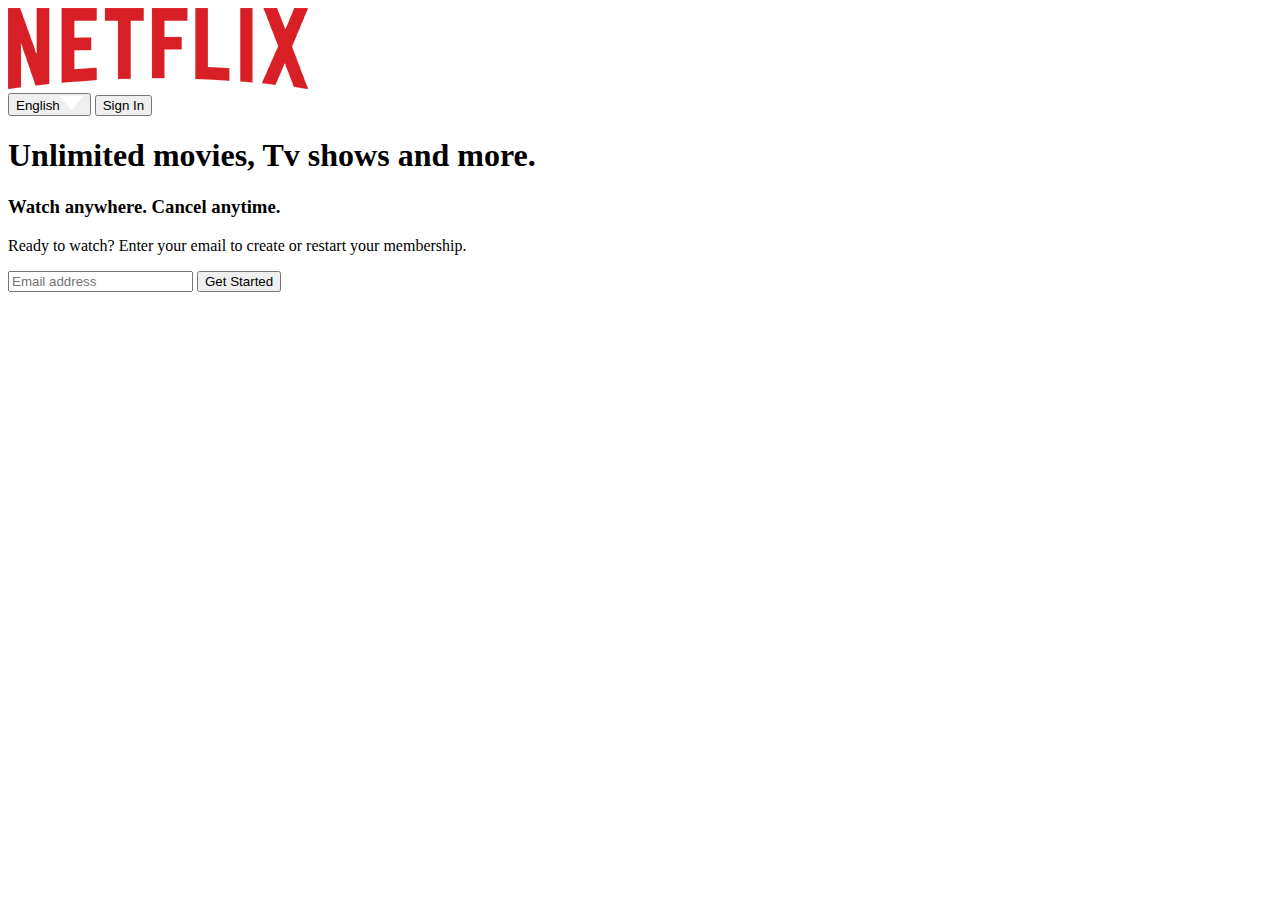
==== index.html @ 24e88796 "first commit" ====
<!DOCTYPE html>
<html lang="en">
<head>
    <meta charset="UTF-8">
    <meta http-equiv="X-UA-Compatible" content="IE=edge">
    <meta name="viewport" content="width=device-width, initial-scale=1.0">
    <title>Netflix Website Clone</title>
    <link rel="stylesheet" href="stylesheet.css">
</head>
<body>
    <div class="header">
        <nav>
            <img src="images/logo.png" class="logo">
            <div>
                <button class="language-btn">English<img src="images/down-icon.png"></button>
                <button>Sign In</button>
            </div>
        </nav>
        <div class="header-content">
            <h1>Unlimited movies, Tv shows and more.</h1>
            <h3>Watch anywhere. Cancel anytime.</h3>
            <p>Ready to watch? Enter your email to create or restart your membership.</p>
            <form class="email-signup">
                <input type="email" placeholder="Email address" required>
                <button type="submit">Get Started</button>
            </form>
        </div>
    </div>
    
</body>
</html>
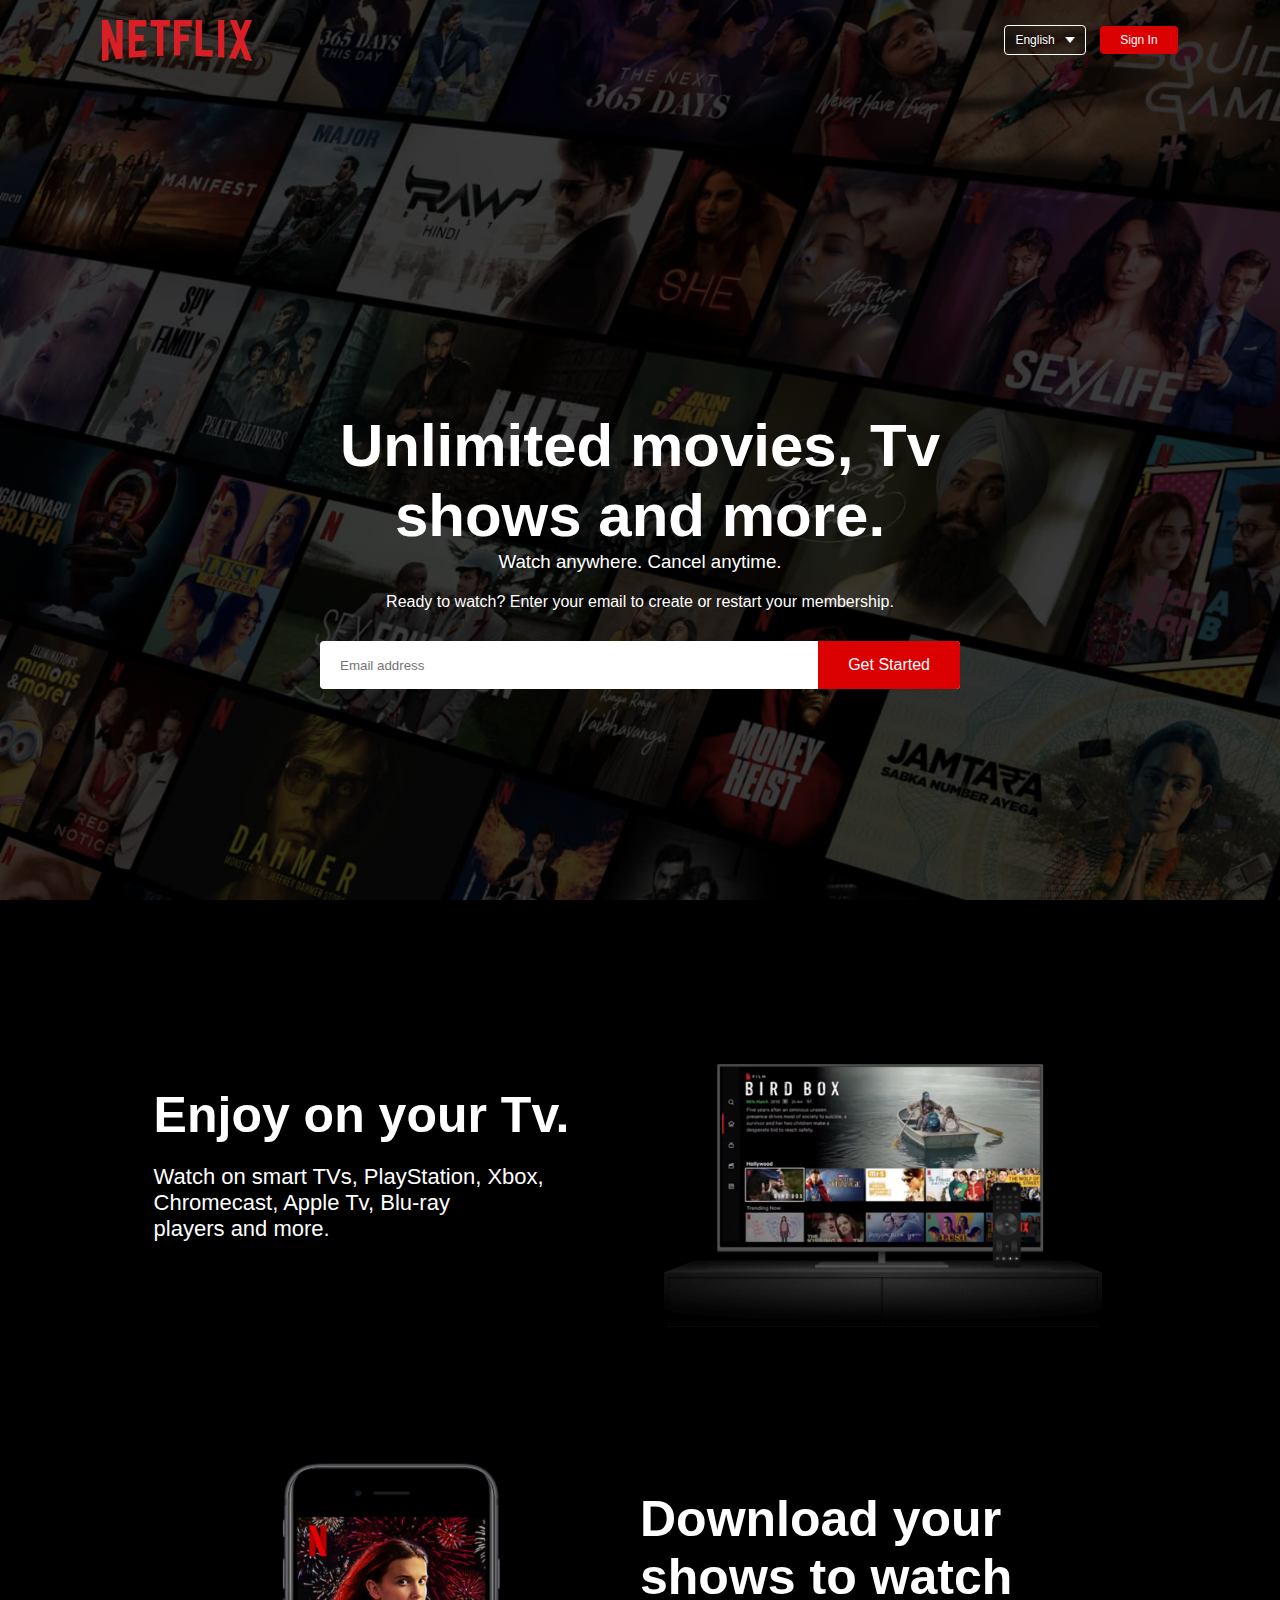
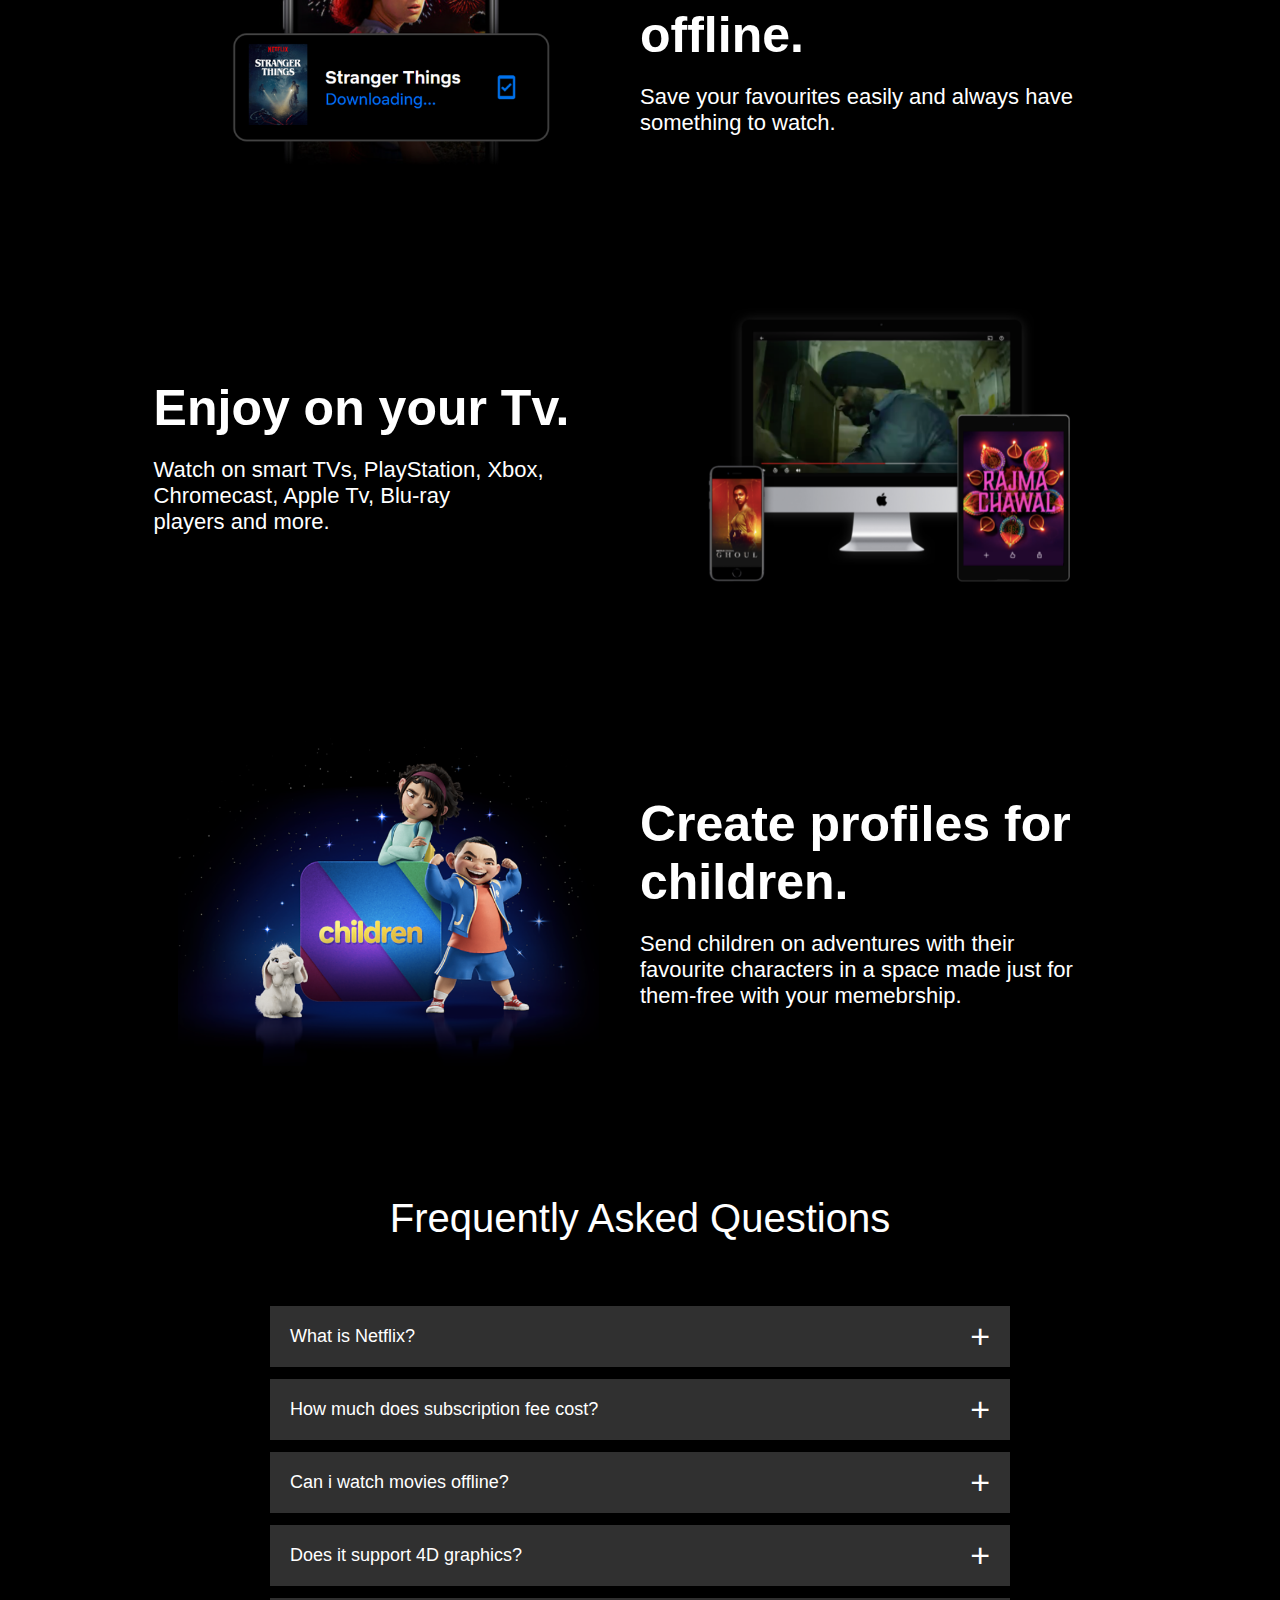
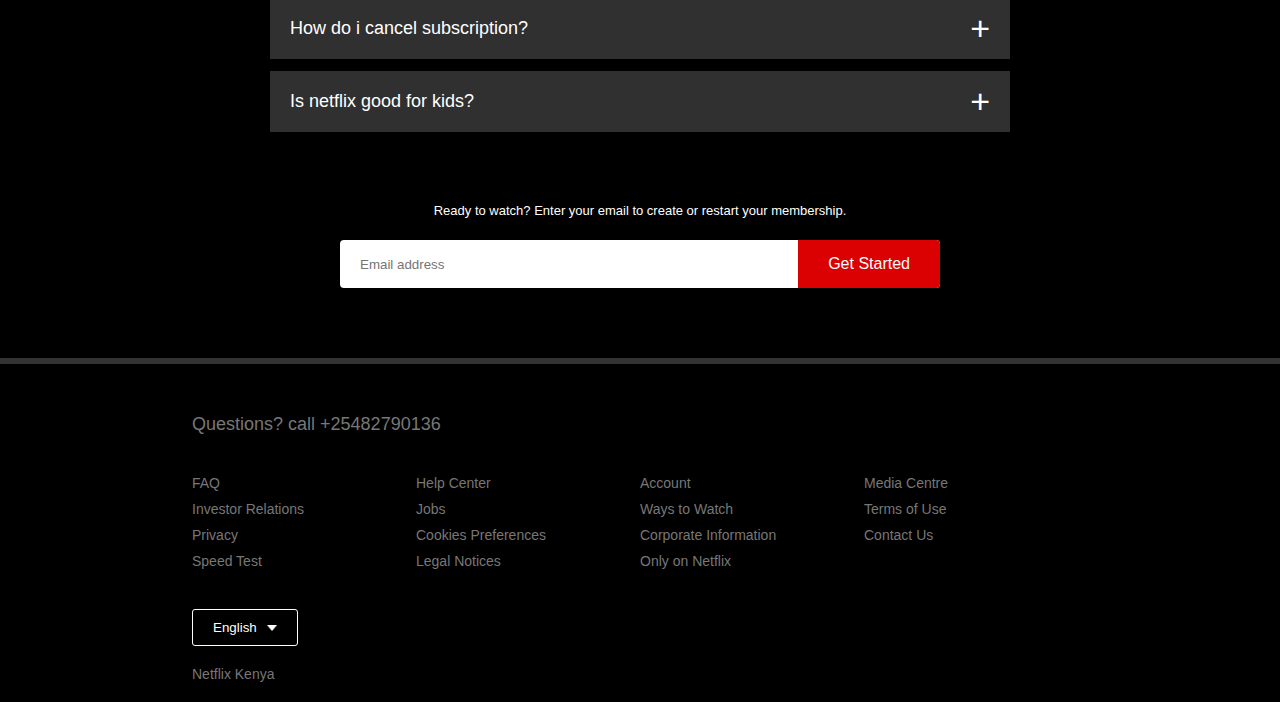
==== commit ad2dab0b: "changes" ====
--- a/index.html
+++ b/index.html
@@ -5,7 +5,7 @@
     <meta http-equiv="X-UA-Compatible" content="IE=edge">
     <meta name="viewport" content="width=device-width, initial-scale=1.0">
     <title>Netflix Website Clone</title>
-    <link rel="stylesheet" href="stylesheet.css">
+    <link rel="stylesheet" href="style.css">
 </head>
 <body>
     <div class="header">
@@ -27,5 +27,142 @@
         </div>
     </div>
     
+    <div class="features">
+        <div class="row">
+            <div class="text-col">
+                <h2>Enjoy on your Tv.</h2>
+                <p>Watch on smart TVs, PlayStation, Xbox, Chromecast, Apple Tv, Blu-ray<br>players and more.</p>
+            </div>
+            <div class="img-col">
+                <img src="images/feature-1.png">
+            </div>
+        </div>
+
+        <div class="row">
+            <div class="img-col">
+                <img src="images/feature-2.png">
+            </div>
+            <div class="text-col">
+                <h2>Download your shows to watch offline.</h2>
+                <p>Save your favourites easily and always have something to watch.</p>
+            </div>
+           
+        </div>
+
+        <div class="row">
+            <div class="text-col">
+                <h2>Enjoy on your Tv.</h2>
+                <p>Watch on smart TVs, PlayStation, Xbox, Chromecast, Apple Tv, Blu-ray<br>players and more.</p>
+               
+            </div>
+            <div class="img-col">
+                <img src="images/feature-3.png">
+            </div>
+        </div>
+
+        <div class="row">
+            <div class="img-col">
+                <img src="images/feature-4.png">
+            </div>
+            <div class="text-col">
+                <h2>Create profiles for children.</h2>
+                <p>Send children on adventures with their<br> favourite characters in a space made just for<br> them-free with your memebrship.</p>
+            </div>
+           
+        </div>
+    </div>
+
+    <div class="faq">
+        <h2>Frequently Asked Questions</h2>
+        <ul class="accordion">
+            <li>
+                <input type="radio" name="accordion" id="first">
+                <label for="first">What is Netflix?</label>
+                <div class="content">
+                    <p>lorem ipsum</p>
+                </div>
+            </li>
+
+            <li>
+                <input type="radio" name="accordion" id="second">
+                <label for="second">How much does subscription fee cost?</label>
+                <div class="content">
+                    <p>lorem ipsum</p>
+                </div>
+            </li>
+
+            <li>
+                <input type="radio" name="accordion" id="third">
+                <label for="third">Can i watch movies offline?</label>
+                <div class="content">
+                    <p>lorem ipsum</p>
+                </div>
+            </li>
+
+            <li>
+                <input type="radio" name="accordion" id="fourth">
+                <label for="fourth">Does it support 4D graphics?</label>
+                <div class="content">
+                    <p>lorem ipsum</p>
+                </div>
+            </li>
+
+            <li>
+                <input type="radio" name="accordion" id="fifth">
+                <label for="fifth">How do i cancel subscription?</label>
+                <div class="content">
+                    <p>lorem ipsum</p>
+                </div>
+            </li>
+
+            <li>
+                <input type="radio" name="accordion" id="six">
+                <label for="six">Is netflix good for kids?</label>
+                <div class="content">
+                    <p>lorem ipsum</p>
+                </div>
+            </li>
+        </ul>
+        <small>Ready to watch? Enter your email to create or restart your membership.</small>
+        <form class="email-signup">
+            <input type="email" placeholder="Email address" required>
+            <button type="submit">Get Started</button>
+        </form>
+    </div>
+
+    <div class="footer">
+        <h2>Questions? call +25482790136</h2>
+
+        <div class="row">
+            <div class="col">
+                <a href="#">FAQ</a>
+                <a href="#">Investor Relations</a>
+                <a href="#">Privacy</a>
+                <a href="#">Speed Test</a>
+            </div>
+
+            <div class="col">
+                <a href="#">Help Center</a>
+                <a href="#">Jobs</a>
+                <a href="#">Cookies Preferences</a>
+                <a href="#">Legal Notices</a>
+            </div>
+
+            <div class="col">
+                <a href="#">Account</a>
+                <a href="#">Ways to Watch</a>
+                <a href="#">Corporate Information</a>
+                <a href="#">Only on Netflix</a>
+            </div>
+
+            <div class="col">
+                <a href="#">Media Centre</a>
+                <a href="#">Terms of Use</a>
+                <a href="#">Contact Us</a>
+            </div>
+        </div>
+        <button class="language-btn">English<img src="images/down-icon.png"></button>
+        <p class="copyright-txt">Netflix Kenya</p>
+    </div>
 </body>
 </html>--- a/style.css
+++ b/style.css
@@ -0,0 +1,284 @@
+*{
+    margin: 0;
+    padding: 0;
+    font-family: 'poppins', sans-serif;
+    box-sizing: border-box;
+}
+body{
+    background: #000;
+    color: #fff;
+}
+.header{
+    width: 100%;
+    height: 100vh;
+    background-image:linear-gradient(rgba(0,0,0,0.7),rgba(0,0,0,0.7)), url(images/header-image.png);
+    background-size: cover;
+    background-position: center;
+    padding: 10px 8%;/*10px- bottom and top 8%-left and right*/
+    position: relative;
+}
+nav{
+    display: flex;
+    align-items: center;
+    justify-content: space-between;/*this separates the logo to the left and the buttons that is the drop down option of button language and sign in button to the right side*/
+    padding: 10px 0;
+}
+.logo{
+    width: 150px;
+    cursor: pointer;
+}
+nav button{
+    border: 0;
+    outline: 0;
+    background: #db0001;
+    color: #fff;
+    padding: 7px 20px;
+    font-size: 12px;
+    border-radius: 4px;
+    margin-left: 10px;
+    cursor: pointer;
+
+}
+.language-btn{
+    display: inline-flex;
+    align-items: center;
+    background: transparent;
+    border: 1px solid #fff;
+    padding: 7px 10px;
+}
+.language-btn img{  /*decreases the width of the dropdown image*/
+    width: 10px;
+    margin-left: 10px;
+}
+.header-content{
+    position: absolute;
+    top: 50%;
+    left: 50%;
+    transform: translate(-50%,-50%);
+    text-align: center;
+    margin-top: 100px;
+}
+.header-content h1{
+    font-size: 60px;
+    line-height: 70px;
+    font-weight: 600;
+    max-width: 650px;
+}
+.header-content h3{
+    font-weight: 400;
+    margin-bottom: 20px;
+}
+.email-signup{
+    background: #fff;
+    border-radius: 4px;
+    display: flex;
+    align-items: center;
+    margin-top: 30px;
+    overflow: hidden;
+}
+.email-signup input{
+    flex: 1;
+    border: 0;
+    outline: 0;
+    margin-left: 20px;
+}
+.email-signup button{
+    background: #db0001;
+    border: 0;
+    outline: 0;
+    color: #fff;
+    font-size: 16px;
+    cursor: pointer;
+    padding: 15px 30px;
+}
+
+/*----features section----*/
+.features{
+    padding: 50px 12%;
+    font-size: 22px;
+}
+.row{
+    display: flex;
+    width: 100%;
+    align-items: center;
+    flex-wrap: wrap;
+    padding: 50px 0;
+}
+.text-col{
+    flex-basis: 50%;
+    margin-bottom: 20px;
+}
+.img-col{
+    flex-basis: 50%;
+    margin-bottom: 20px;
+}
+.img-col img{
+    display: block;
+    width: 90%;
+    margin: auto;
+}
+.features h2{
+    font-size: 50px;
+    font-weight: 600;
+    margin-bottom: 20px;
+}
+
+/*----faq section----*/
+.faq{
+    padding: 10px 12%;
+    text-align: center;
+    font-size: 18px;
+}
+.faq h2{
+    font-weight: 500;
+    font-size: 40px;
+}
+.accordion{
+    margin: 60px auto;
+    width: 100%;
+    max-width: 750px;
+
+}
+.accordion li{
+    list-style: none;
+    width: 100%;
+    padding: 5px;
+}
+.accordion li label{
+    display: flex;
+    align-items: center;
+    padding: 20px;
+    font-size: 18px;
+    font-weight: 500;
+    background: #303030;
+    margin-bottom: 2px;
+    cursor: pointer;
+    position: relative;
+}
+/*adding a plus icon at the end of the boxes*/
+label::after{
+    content: '+';
+    font-size: 34px;
+    position: absolute;
+    right: 20px;
+    transition: transform 0.5s;
+}
+/*hidding the checkboxes*/
+input[type="radio"]{
+display:none;
+}
+/*hide the answers of the checkboxes*/
+.accordion .content{
+    background: #303030;
+    text-align: left;
+    padding: 0 20px;
+    max-height: 0;
+    overflow: hidden;
+    transition:  max-height 0.5s, padding 0.5s;
+}
+/*enabling the plus button to display the contentes hidden*/
+.accordion input[type='radio']:checked + label + .content{
+    max-height: 600px;
+    padding: 30px 20px;
+}
+/*change the plus icon to rotate and turn to an x*/
+.accordion input[type='radio']:checked + label::after{
+    transform: rotate(135deg);
+}
+.faq .email-signup{
+    max-width: 600px;
+    margin: 20px auto 60px;
+}
+.faq small{
+    font-size: 13px;
+}
+/*----footer section----*/
+.footer{
+    padding: 50px 15% 10px;
+    border-top: 6px solid #333;
+    color: #777;    /*text color */
+}
+.footer h2{
+    font-size: 18px;
+    font-weight: 400;
+    margin-bottom: 30px;
+}
+.footer .col{
+    flex-basis: 25%;
+    flex-grow: 1;
+    margin-bottom: 20px;
+}
+.footer .col a{
+    display: block;
+    text-decoration: none;
+    color: #777;
+    font-size: 14px;
+    margin-bottom: 10px;
+}
+.footer .row{
+    align-items: flex-start;
+    padding: 10px 0;
+}
+.footer .language-btn{
+    color: #fff;
+    padding: 10px 20px;
+    border-radius: 3px;
+}
+.copyright-txt{
+    font-size: 14px;
+    margin-top: 20px;
+    margin-bottom: 10px;
+}
+
+/*------ media-queries-for-small-screen ------*/
+@media only screen and (max-width:600px){
+    .logo{
+        width: 100px;
+    }
+    nav button{
+        padding: 5px 10px;
+    }
+    nav .language-btn{
+        padding: 4px 8px;
+    }
+    .header-content{
+        position: unset;
+        transform: none;
+        padding-top: 150px;
+    }
+    .header-content h1{
+        font-size: 30px;
+    }
+    .email-signup button{
+        font-size: 12px;
+        padding: 10px;
+    }
+    .text-col, .img-col{
+        flex-basis: 100%;
+    }
+    .features h2{
+        font-size: 30px;
+    }
+    .features p{
+        font-size: 15px;
+    }
+    .row:nth-child(2), .row:nth-child(4){
+        flex-direction: column-reverse;
+    }
+    .features .row{
+        padding: 10px 0;
+    }
+    .faq h2{
+        font-size: 20px;
+    }
+    .accordion .content{
+        font-size: 14px;
+    }
+    .accordion li label{
+        padding: 10px;
+        font-size: 14px;
+    }
+    label::after{
+        font-size: 22px;
+    }
+}